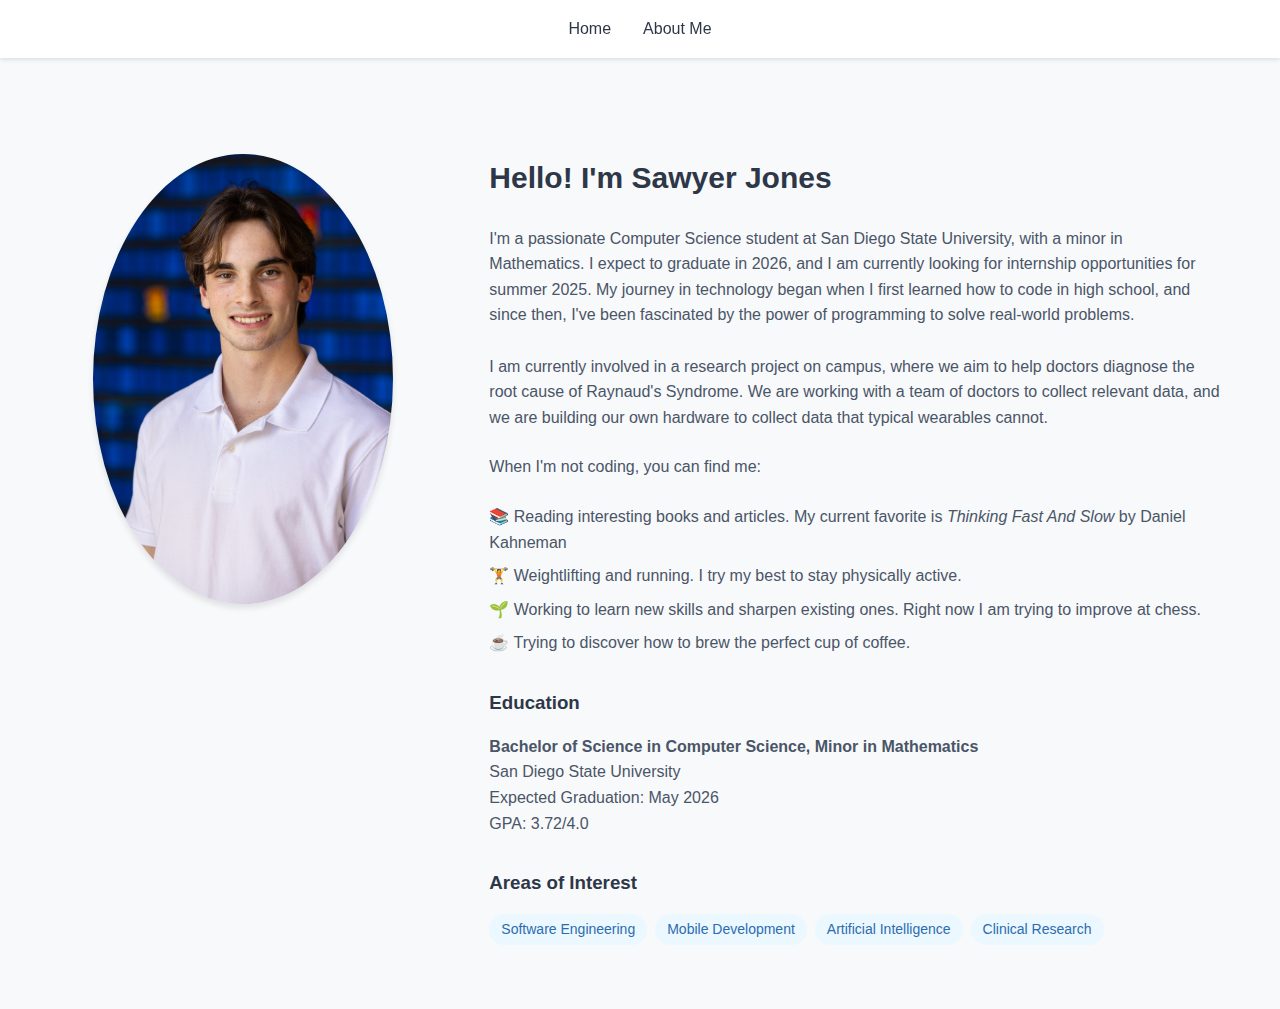
==== about.html @ 8487f99f "added about me page and navbar" ====
<!DOCTYPE html>
<html lang="en">
<head>
    <meta charset="UTF-8">
    <meta name="viewport" content="width=device-width, initial-scale=1.0">
    <title>About Me - Sawyer Jones</title>
    <link rel="stylesheet" href="resources/styles.css">
    <link rel="stylesheet" href="https://cdnjs.cloudflare.com/ajax/libs/font-awesome/6.4.0/css/all.min.css">
</head>
<body>
    <nav class="navbar">
        <div class="container">
            <div class="nav-links">
                <a href="index.html" class="nav-link">Home</a>
                <a href="about.html" class="nav-link">About Me</a>
            </div>
        </div>
    </nav>

    <section class="about">
        <div class="container">
            
            <div class="about-content">
                <div class="about-image">
                    <img src="resources/headshot.JPG" alt="Profile Picture" class="profile-pic">
                </div>
                
                <div class="about-text">
                    <h2>Hello! I'm Sawyer Jones</h2>
                    <p>
                        I'm a passionate Computer Science student at San Diego State University, with a minor in Mathematics. 
                        I expect to graduate in 2026, and I am currently looking for internship opportunities for summer 2025. 
                        My journey in technology began when I first learned how to code in high school, and since then, I've been fascinated by the power of programming to solve real-world problems.
                        <br>
                        <br>
                        I am currently involved in a research project on campus, where we aim to help doctors diagnose the root cause of Raynaud's Syndrome.
                        We are working with a team of doctors to collect relevant data, and we are building our own hardware to collect data that typical wearables cannot.
                    </p>
                    
                    <p>
                        When I'm not coding, you can find me:
                    </p>
                    <ul class="hobbies-list">
                        <li>📚 Reading interesting books and articles. My current favorite is <i>Thinking Fast And Slow</i> by Daniel Kahneman</li>
                        <li>🏋️ Weightlifting and running. I try my best to stay physically active.</li>
                        <li>🌱 Working to learn new skills and sharpen existing ones. Right now I am trying to improve at chess.</li>
                        <li>☕ Trying to discover how to brew the perfect cup of coffee.</li>
                    </ul>

                    <div class="education">
                        <h3>Education</h3>
                        <p>
                            <strong>Bachelor of Science in Computer Science, Minor in Mathematics</strong><br>
                            San Diego State University<br>
                            Expected Graduation: May 2026<br>
                            GPA: 3.72/4.0
                        </p>
                    </div>

                    <div class="interests">
                        <h3>Areas of Interest</h3>
                        <div class="interest-tags">
                            <span class="tag">Software Engineering</span>
                            <span class="tag">Mobile Development</span>
                            <span class="tag">Artificial Intelligence</span>
                            <span class="tag">Clinical Research</span>
                        </div>
                    </div>
                </div>
            </div>
        </div>
    </section>

    <script src="script.js"></script>
</body>
</html>
---- resources/styles.css ----
* {
    margin: 0;
    padding: 0;
    box-sizing: border-box;
}
/* HOME PAGE */
body {
    font-family: -apple-system, BlinkMacSystemFont, 'Segoe UI', Roboto, Oxygen, Ubuntu, Cantarell, sans-serif;
    line-height: 1.6;
    color: #333;
    background-color: #f8f9fa;
}

.container {
    max-width: 1200px;
    margin: 0 auto;
    padding: 0 20px;
}

.hero {
    background-color: white;
    padding: 4rem 0;
    box-shadow: 0 2px 4px rgba(0, 0, 0, 0.1);
}

.hero h1 {
    font-size: 2.5rem;
    margin-bottom: 1rem;
    color: #2d3748;
}

.subtitle {
    font-size: 1.25rem;
    color: #4a5568;
    margin-bottom: 1.5rem;
}

.social-links {
    display: flex;
    gap: 1rem;
}

.social-icon {
    color: #4a5568;
    font-size: 1.5rem;
    transition: color 0.3s ease;
}

.social-icon:hover {
    color: #2b6cb0;
}

/* Projects section */
.projects {
    padding: 4rem 0;
}

h2 {
    font-size: 1.875rem;
    color: #2d3748;
    margin-bottom: 2rem;
}

.project-grid {
    display: grid;
    grid-template-columns: repeat(auto-fit, minmax(300px, 1fr));
    gap: 2rem;
}

.project-card {
    background-color: white;
    padding: 1.5rem;
    border-radius: 0.5rem;
    box-shadow: 0 2px 4px rgba(0, 0, 0, 0.1);
}

.project-card h3 {
    font-size: 1.25rem;
    color: #2d3748;
    margin-bottom: 1rem;
}

.project-card p {
    color: #4a5568;
    margin-bottom: 1rem;
}

.tags {
    display: flex;
    gap: 0.5rem;
    flex-wrap: wrap;
    margin-bottom: 1rem;
}

.tag {
    background-color: #ebf8ff;
    color: #2b6cb0;
    padding: 0.25rem 0.75rem;
    border-radius: 9999px;
    font-size: 0.875rem;
}

.project-links {
    display: flex;
    gap: 1rem;
}

.project-link {
    color: #2b6cb0;
    text-decoration: none;
    display: flex;
    align-items: center;
    gap: 0.5rem;
    transition: color 0.3s ease;
}

.project-link:hover {
    color: #2c5282;
}

/* Skills section */
.skills {
    background-color: white;
    padding: 4rem 0;
    box-shadow: 0 2px 4px rgba(0, 0, 0, 0.1);
}

.skills-grid {
    display: grid;
    grid-template-columns: repeat(auto-fit, minmax(200px, 1fr));
    gap: 2rem;
}

.skills-category h3 {
    font-size: 1.25rem;
    color: #2d3748;
    margin-bottom: 1rem;
}

.skills-category ul {
    list-style: none;
}

.skills-category li {
    color: #4a5568;
    margin-bottom: 0.5rem;
}

/* Contact section */
.contact {
    padding: 4rem 0;
}

.contact p {
    color: #4a5568;
    margin-bottom: 1.5rem;
    max-width: 600px;
}

.email-button {
    display: inline-flex;
    align-items: center;
    gap: 0.5rem;
    background-color: #2b6cb0;
    color: white;
    padding: 0.75rem 1.5rem;
    border-radius: 0.375rem;
    text-decoration: none;
    transition: background-color 0.3s ease;
}

.email-button:hover {
    background-color: #2c5282;
}

/* Responsive design */
@media (max-width: 768px) {
    .hero h1 {
        font-size: 2rem;
    }

    .subtitle {
        font-size: 1.125rem;
    }

    .project-grid {
        grid-template-columns: 1fr;
    }

    .skills-grid {
        grid-template-columns: 1fr;
        gap: 1.5rem;
    }
}
/* NAV BAR */
.navbar {
    background-color: white;
    padding: 1rem 0;
    box-shadow: 0 2px 4px rgba(0, 0, 0, 0.1);
    position: sticky;
    top: 0;
    z-index: 1000;
}

.nav-links {
    display: flex;
    gap: 2rem;
    justify-content: center;
}

.nav-link {
    text-decoration: none;
    color: #2d3748;
    font-weight: 500;
    transition: color 0.3s ease;
}

.nav-link:hover {
    color: #2b6cb0;
}

/* ABOUT PAGE */
.about {
    padding: 4rem 0;
}

.about-content {
    display: grid;
    grid-template-columns: 1fr 2fr;
    gap: 4rem;
    margin-top: 2rem;
}

.about-image {
    text-align: center;
}

.profile-pic {
    width: 100%;
    max-width: 300px;
    border-radius: 50%;
    box-shadow: 0 4px 6px rgba(0, 0, 0, 0.1);
}

.about-text h2 {
    margin-bottom: 1.5rem;
}

.about-text p {
    margin-bottom: 1.5rem;
    color: #4a5568;
}

.hobbies-list {
    list-style: none;
    margin-bottom: 2rem;
}

.hobbies-list li {
    margin-bottom: 0.5rem;
    color: #4a5568;
}

.education, .interests {
    margin-top: 2rem;
}

.education h3, .interests h3 {
    color: #2d3748;
    margin-bottom: 1rem;
}

.interest-tags {
    display: flex;
    flex-wrap: wrap;
    gap: 0.5rem;
}

@media (max-width: 768px) {
    .about-content {
        grid-template-columns: 1fr;
        gap: 2rem;
    }

    .about-image {
        margin-bottom: 2rem;
    }
}
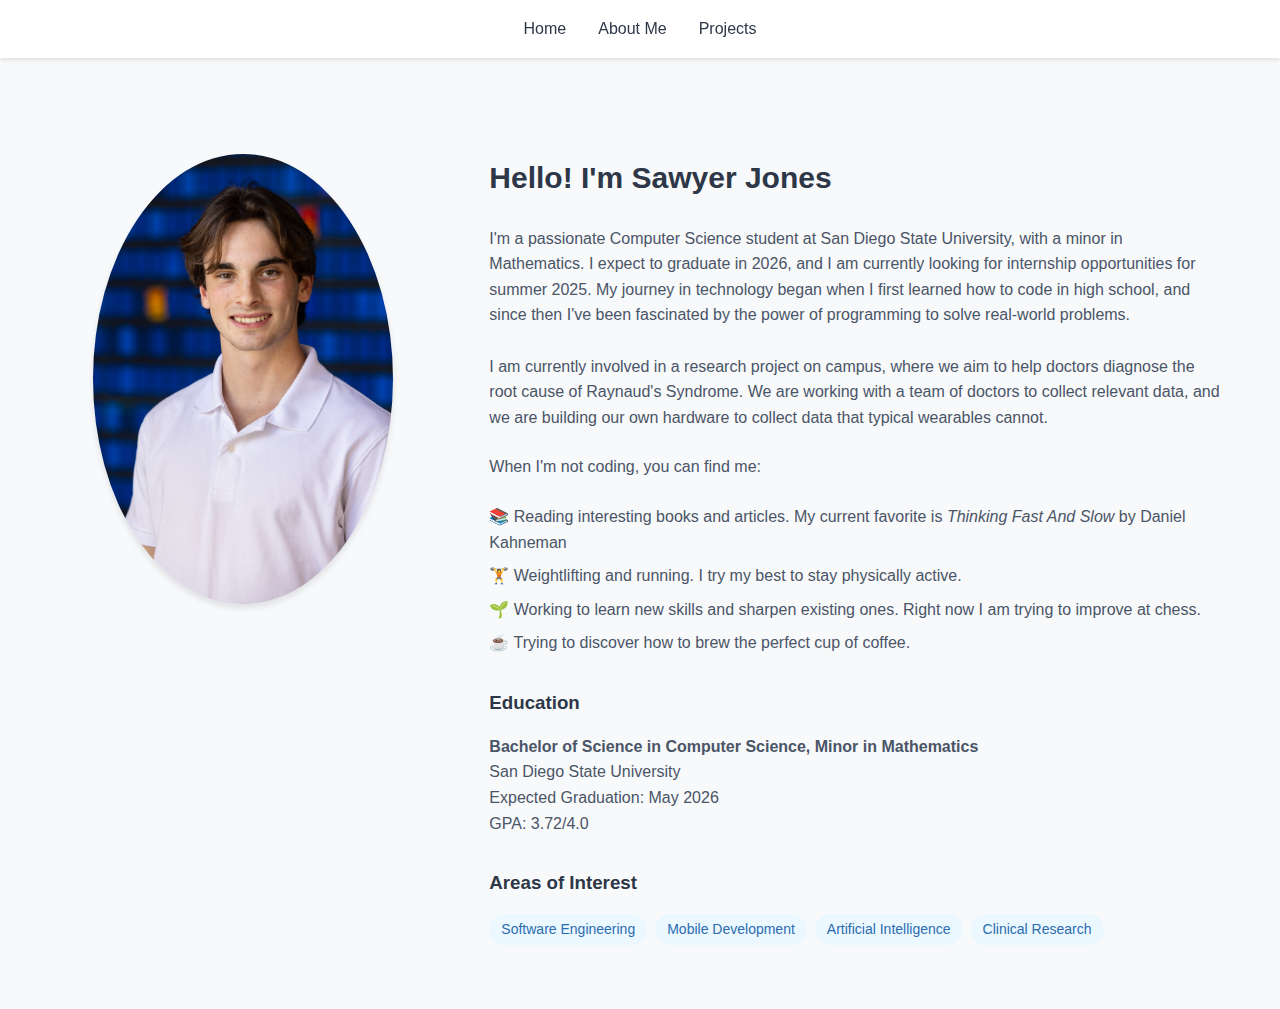
==== commit 2b0ba34f: "added projects page" ====
--- a/about.html
+++ b/about.html
@@ -13,6 +13,7 @@
             <div class="nav-links">
                 <a href="index.html" class="nav-link">Home</a>
                 <a href="about.html" class="nav-link">About Me</a>
+                <a href="projects.html" class="nav-link">Projects</a>
             </div>
         </div>
     </nav>
@@ -30,7 +31,7 @@
                     <p>
                         I'm a passionate Computer Science student at San Diego State University, with a minor in Mathematics. 
                         I expect to graduate in 2026, and I am currently looking for internship opportunities for summer 2025. 
-                        My journey in technology began when I first learned how to code in high school, and since then, I've been fascinated by the power of programming to solve real-world problems.
+                        My journey in technology began when I first learned how to code in high school, and since then I've been fascinated by the power of programming to solve real-world problems.
                         <br>
                         <br>
                         I am currently involved in a research project on campus, where we aim to help doctors diagnose the root cause of Raynaud's Syndrome.
--- a/resources/styles.css
+++ b/resources/styles.css
@@ -16,6 +16,16 @@
     margin: 0 auto;
     padding: 0 20px;
 }
+/* NAME LINKING */
+.name-link {
+    color: #2d3748;
+    text-decoration: none;
+    transition: color 0.3s ease;
+}
+
+.name-link:hover {
+    color: #2b6cb0;
+}
 
 .hero {
     background-color: white;
@@ -50,7 +60,7 @@
     color: #2b6cb0;
 }
 
-/* Projects section */
+/* PROJECTS (home page) */
 .projects {
     padding: 4rem 0;
 }
@@ -118,7 +128,17 @@
     color: #2c5282;
 }
 
-/* Skills section */
+.project-card {
+    cursor: pointer;
+    transition: transform 0.2s ease, box-shadow 0.2s ease;
+}
+
+.project-card:hover {
+    transform: translateY(-5px);
+    box-shadow: 0 4px 12px rgba(0, 0, 0, 0.15);
+}
+
+/* SKILLS */
 .skills {
     background-color: white;
     padding: 4rem 0;
@@ -146,7 +166,7 @@
     margin-bottom: 0.5rem;
 }
 
-/* Contact section */
+/* CONTACT */
 .contact {
     padding: 4rem 0;
 }
@@ -173,7 +193,6 @@
     background-color: #2c5282;
 }
 
-/* Responsive design */
 @media (max-width: 768px) {
     .hero h1 {
         font-size: 2rem;
@@ -285,4 +304,66 @@
     .about-image {
         margin-bottom: 2rem;
     }
+}
+
+/* PROJECTS (projects page) */
+.projects-detailed {
+    padding: 4rem 0;
+}
+
+.project-detailed {
+    margin-bottom: 4rem;
+    padding-bottom: 4rem;
+    border-bottom: 1px solid #e2e8f0;
+}
+
+.project-detailed:last-child {
+    border-bottom: none;
+}
+
+.project-detailed h2 {
+    margin-bottom: 2rem;
+}
+
+.project-content {
+    display: grid;
+    grid-template-columns: 1fr 1fr;
+    gap: 2rem;
+}
+
+.project-image img {
+    width: 100%;
+    border-radius: 0.5rem;
+    box-shadow: 0 2px 4px rgba(0, 0, 0, 0.1);
+}
+
+.project-info h3 {
+    color: #2d3748;
+    margin: 1.5rem 0 1rem 0;
+}
+
+.project-info p {
+    color: #4a5568;
+    margin-bottom: 1rem;
+}
+
+.project-info ul {
+    list-style-type: disc;
+    margin-left: 1.5rem;
+    margin-bottom: 1.5rem;
+    color: #4a5568;
+}
+
+.project-info ul li {
+    margin-bottom: 0.5rem;
+}
+
+@media (max-width: 768px) {
+    .project-content {
+        grid-template-columns: 1fr;
+    }
+    
+    .project-image {
+        margin-bottom: 1.5rem;
+    }
 }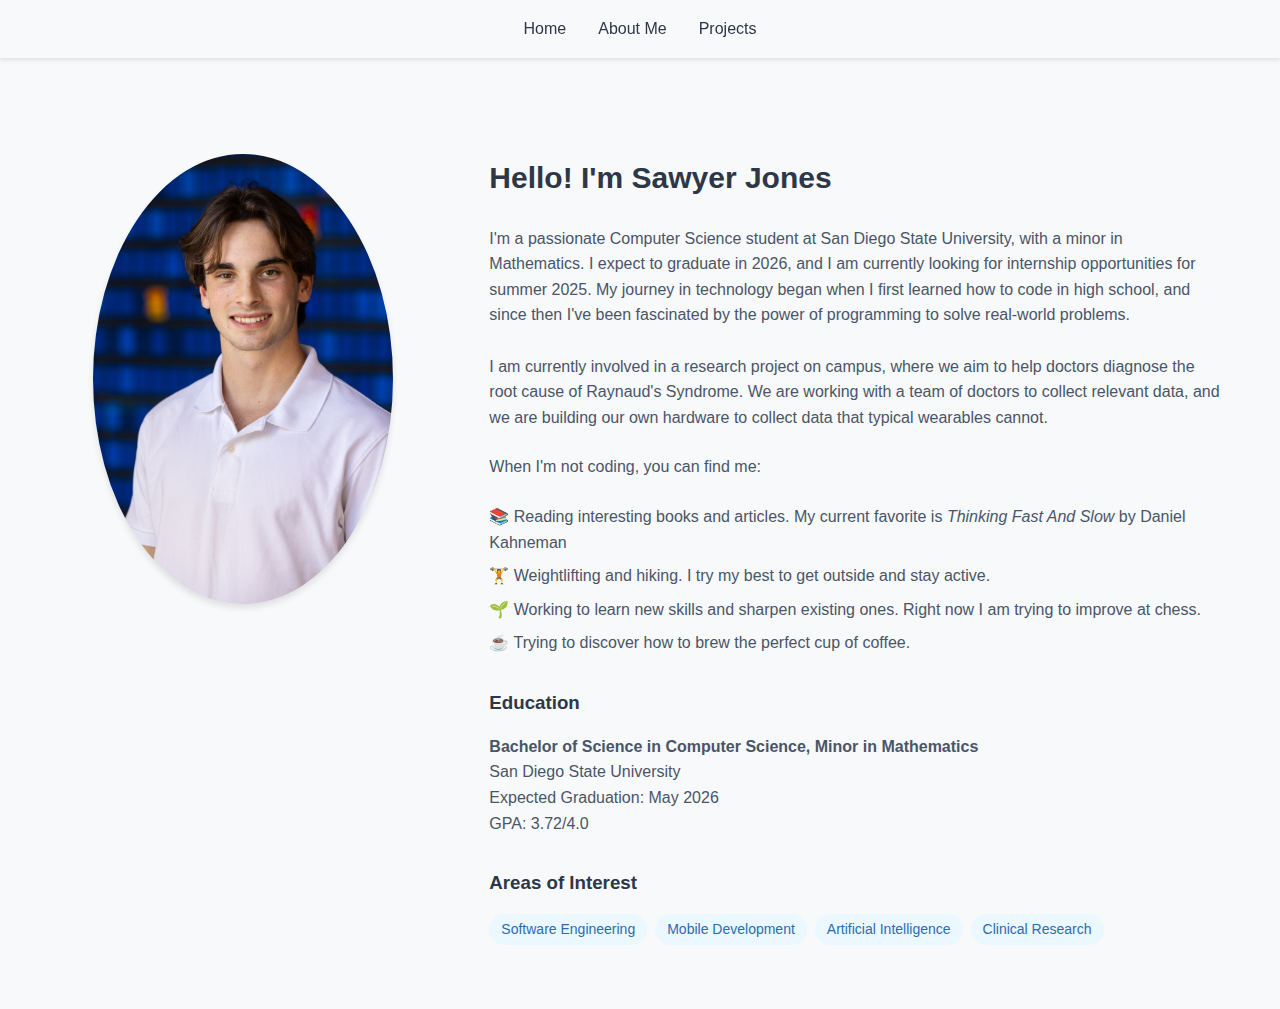
==== commit 8808f60e: "added View to projects w imgs. Minor styling changes" ====
--- a/about.html
+++ b/about.html
@@ -43,7 +43,7 @@
                     </p>
                     <ul class="hobbies-list">
                         <li>📚 Reading interesting books and articles. My current favorite is <i>Thinking Fast And Slow</i> by Daniel Kahneman</li>
-                        <li>🏋️ Weightlifting and running. I try my best to stay physically active.</li>
+                        <li>🏋️ Weightlifting and hiking. I try my best to get outside and stay active.</li>
                         <li>🌱 Working to learn new skills and sharpen existing ones. Right now I am trying to improve at chess.</li>
                         <li>☕ Trying to discover how to brew the perfect cup of coffee.</li>
                     </ul>
--- a/resources/styles.css
+++ b/resources/styles.css
@@ -213,7 +213,7 @@
 }
 /* NAV BAR */
 .navbar {
-    background-color: white;
+    background-color: #f8f9fa;
     padding: 1rem 0;
     box-shadow: 0 2px 4px rgba(0, 0, 0, 0.1);
     position: sticky;
@@ -331,6 +331,12 @@
     gap: 2rem;
 }
 
+.project-image video {
+    width: 100%;
+    border-radius: 0.5rem;
+    box-shadow: 0 2px 4px rgba(0, 0, 0, 0.1);
+}
+
 .project-image img {
     width: 100%;
     border-radius: 0.5rem;
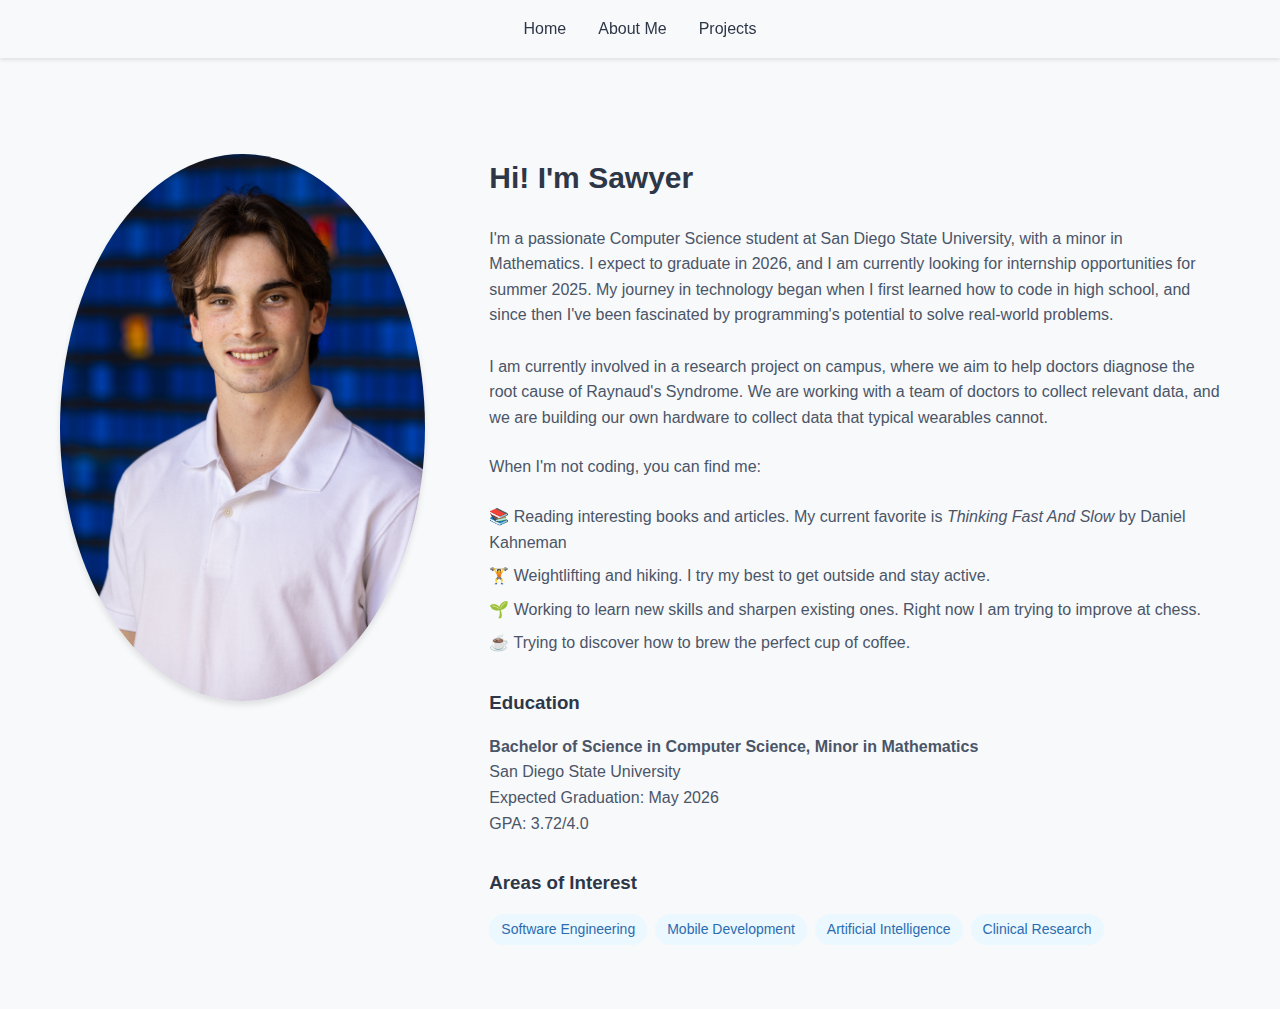
==== commit 4adba986: "added imgs to home & projects" ====
--- a/about.html
+++ b/about.html
@@ -27,11 +27,11 @@
                 </div>
                 
                 <div class="about-text">
-                    <h2>Hello! I'm Sawyer Jones</h2>
+                    <h2>Hi! I'm Sawyer</h2>
                     <p>
                         I'm a passionate Computer Science student at San Diego State University, with a minor in Mathematics. 
                         I expect to graduate in 2026, and I am currently looking for internship opportunities for summer 2025. 
-                        My journey in technology began when I first learned how to code in high school, and since then I've been fascinated by the power of programming to solve real-world problems.
+                        My journey in technology began when I first learned how to code in high school, and since then I've been fascinated by programming's potential to solve real-world problems.
                         <br>
                         <br>
                         I am currently involved in a research project on campus, where we aim to help doctors diagnose the root cause of Raynaud's Syndrome.
--- a/resources/styles.css
+++ b/resources/styles.css
@@ -26,11 +26,24 @@
 .name-link:hover {
     color: #2b6cb0;
 }
-
+/* HERO */
 .hero {
     background-color: white;
-    padding: 4rem 0;
-    box-shadow: 0 2px 4px rgba(0, 0, 0, 0.1);
+    padding: 2rem 0;
+    box-shadow: 0 2px 4px rgba(0, 0, 0, 0.1);
+}
+
+.hero-content {
+    display: grid;
+    grid-template-columns: 1fr 1fr;
+    align-items: center;
+    gap: 2rem;
+}
+
+.hero-text {
+    display: flex;
+    flex-direction: column;
+    gap: 1rem;
 }
 
 .hero h1 {
@@ -58,6 +71,19 @@
 
 .social-icon:hover {
     color: #2b6cb0;
+}
+
+.hero-banner {
+    height: 100%;
+    display: flex;
+    justify-content: center;
+    align-items: center;
+}
+
+.banner-image {
+    max-width: 100%;
+    height: auto;
+    object-fit: cover;
 }
 
 /* PROJECTS (home page) */
@@ -256,7 +282,7 @@
 
 .profile-pic {
     width: 100%;
-    max-width: 300px;
+    max-width: 400px;
     border-radius: 50%;
     box-shadow: 0 4px 6px rgba(0, 0, 0, 0.1);
 }
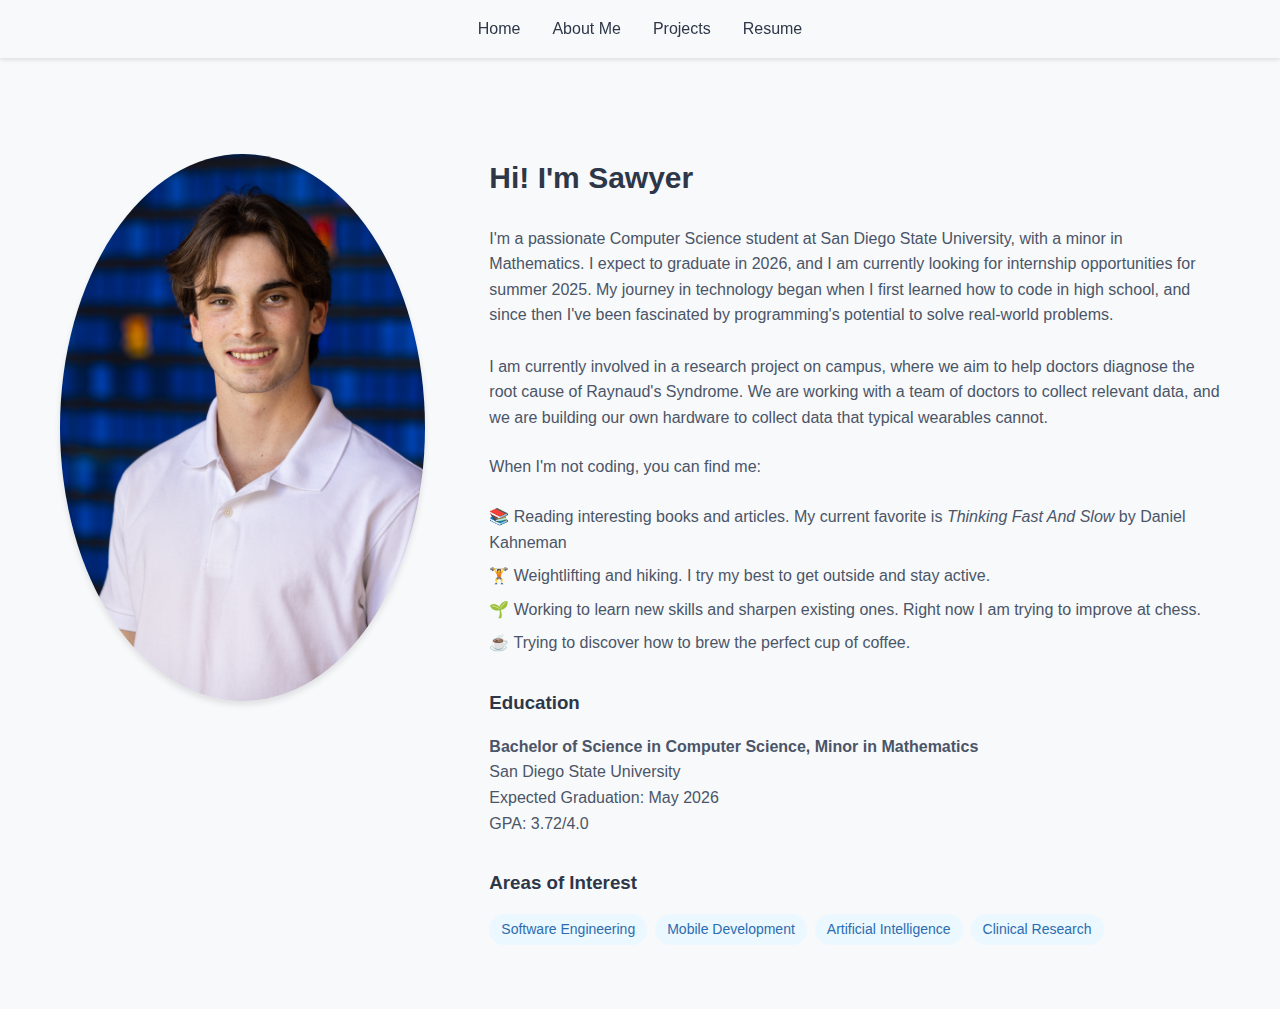
==== commit 1c38c6b9: "added resume" ====
--- a/about.html
+++ b/about.html
@@ -14,6 +14,7 @@
                 <a href="index.html" class="nav-link">Home</a>
                 <a href="about.html" class="nav-link">About Me</a>
                 <a href="projects.html" class="nav-link">Projects</a>
+                <a href="resume.pdf" class="nav-link">Resume</a>
             </div>
         </div>
     </nav>
